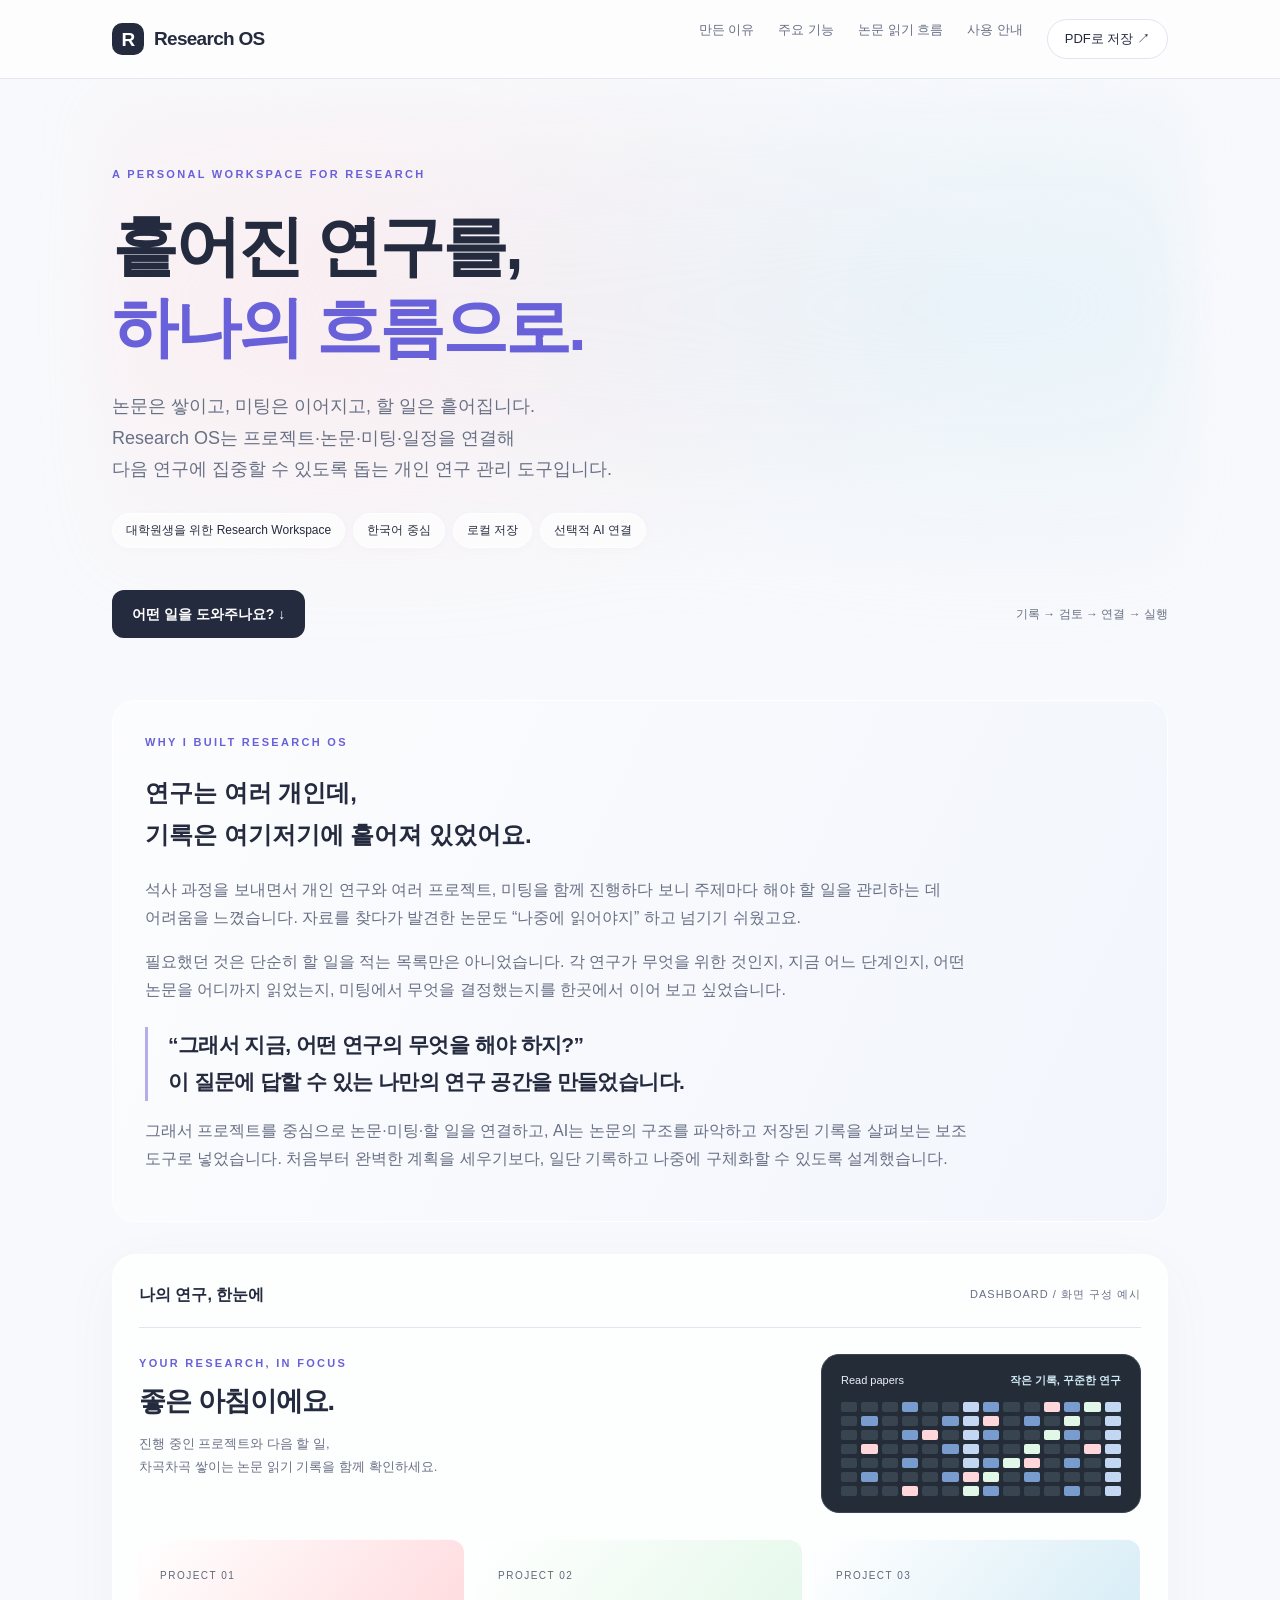
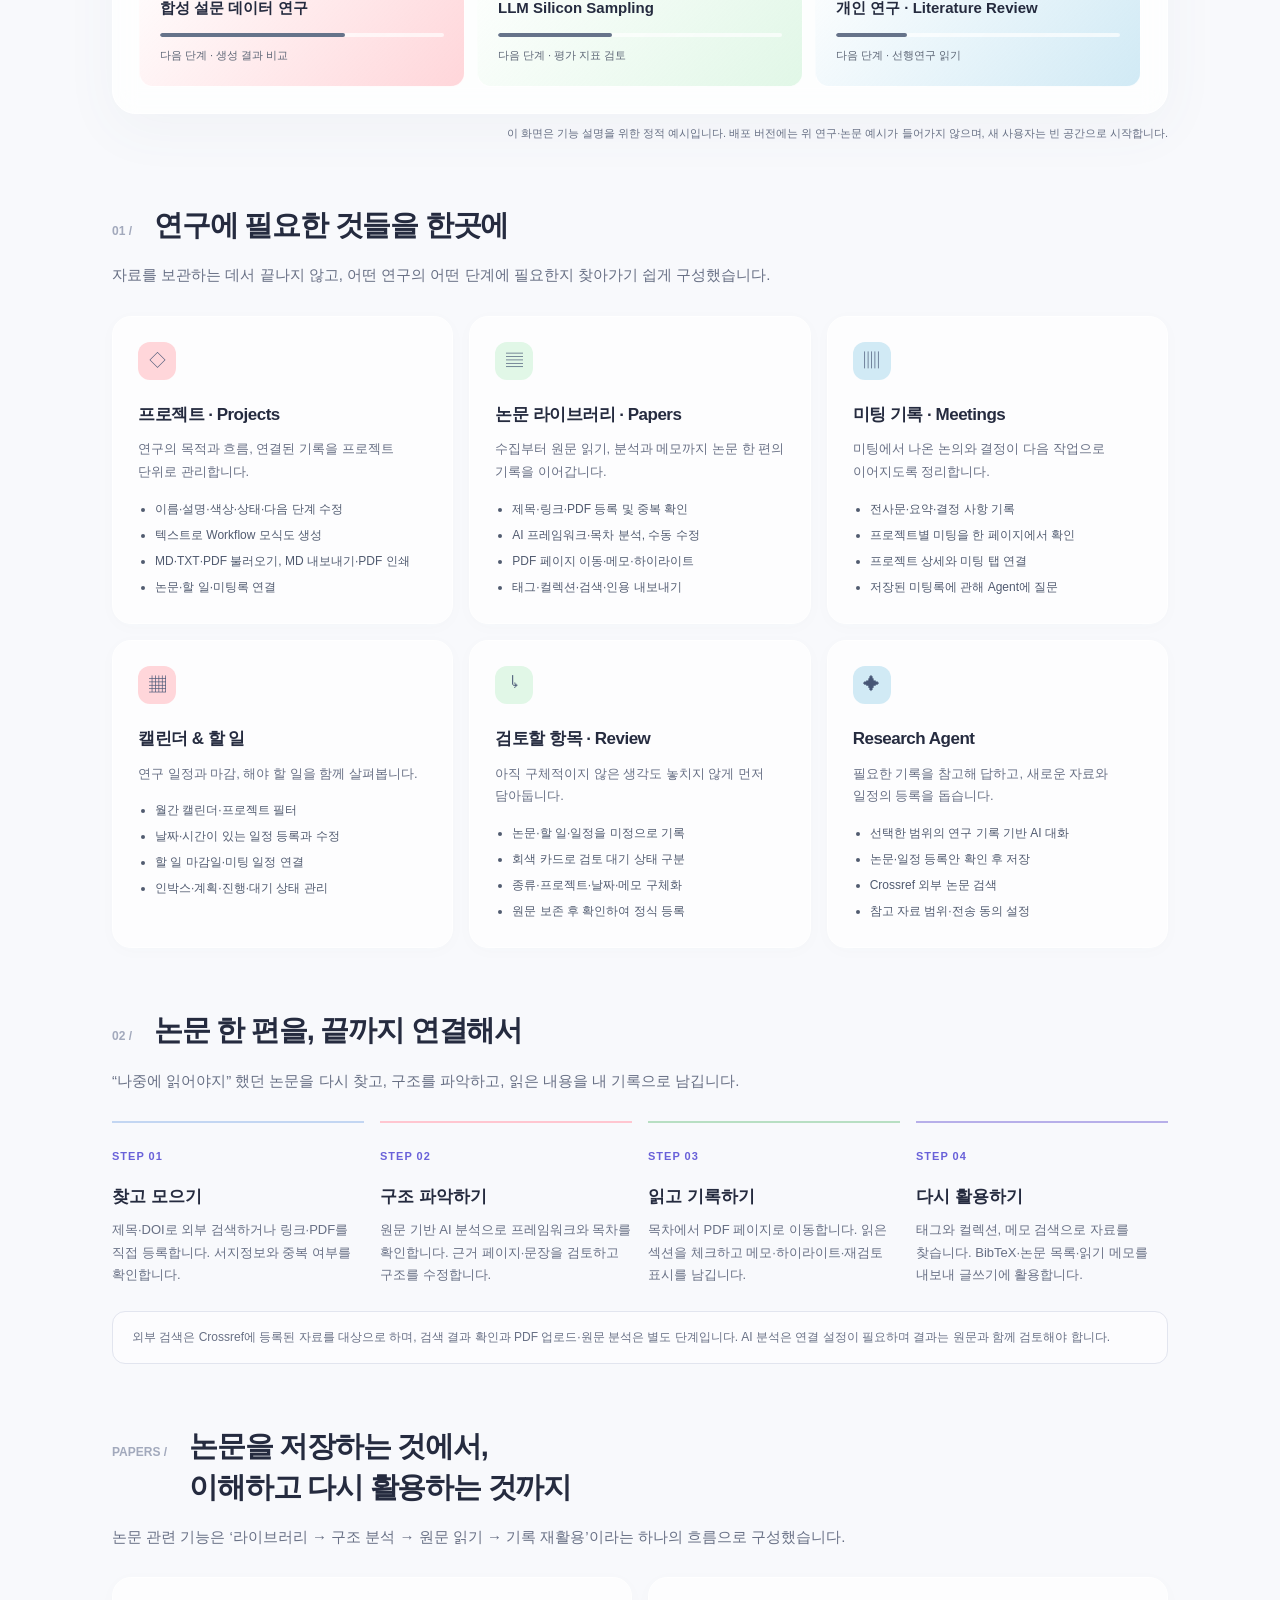
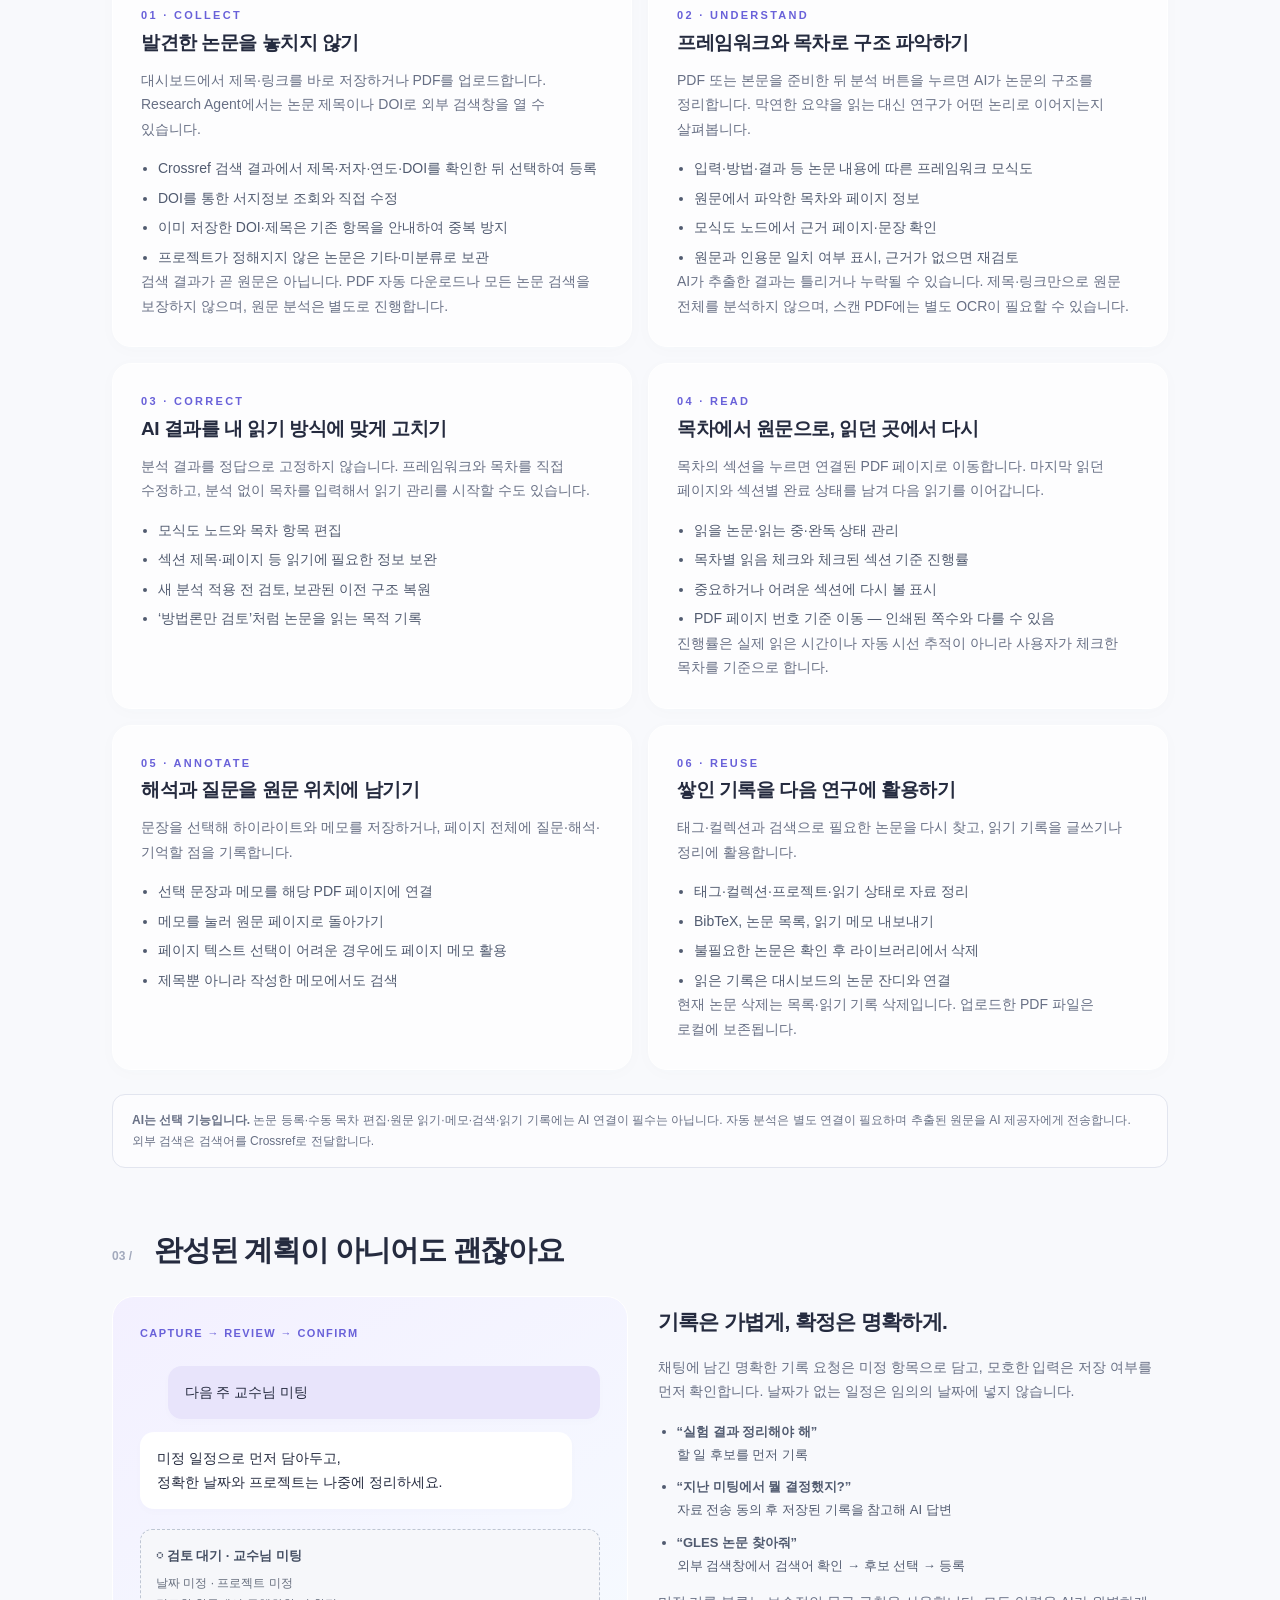
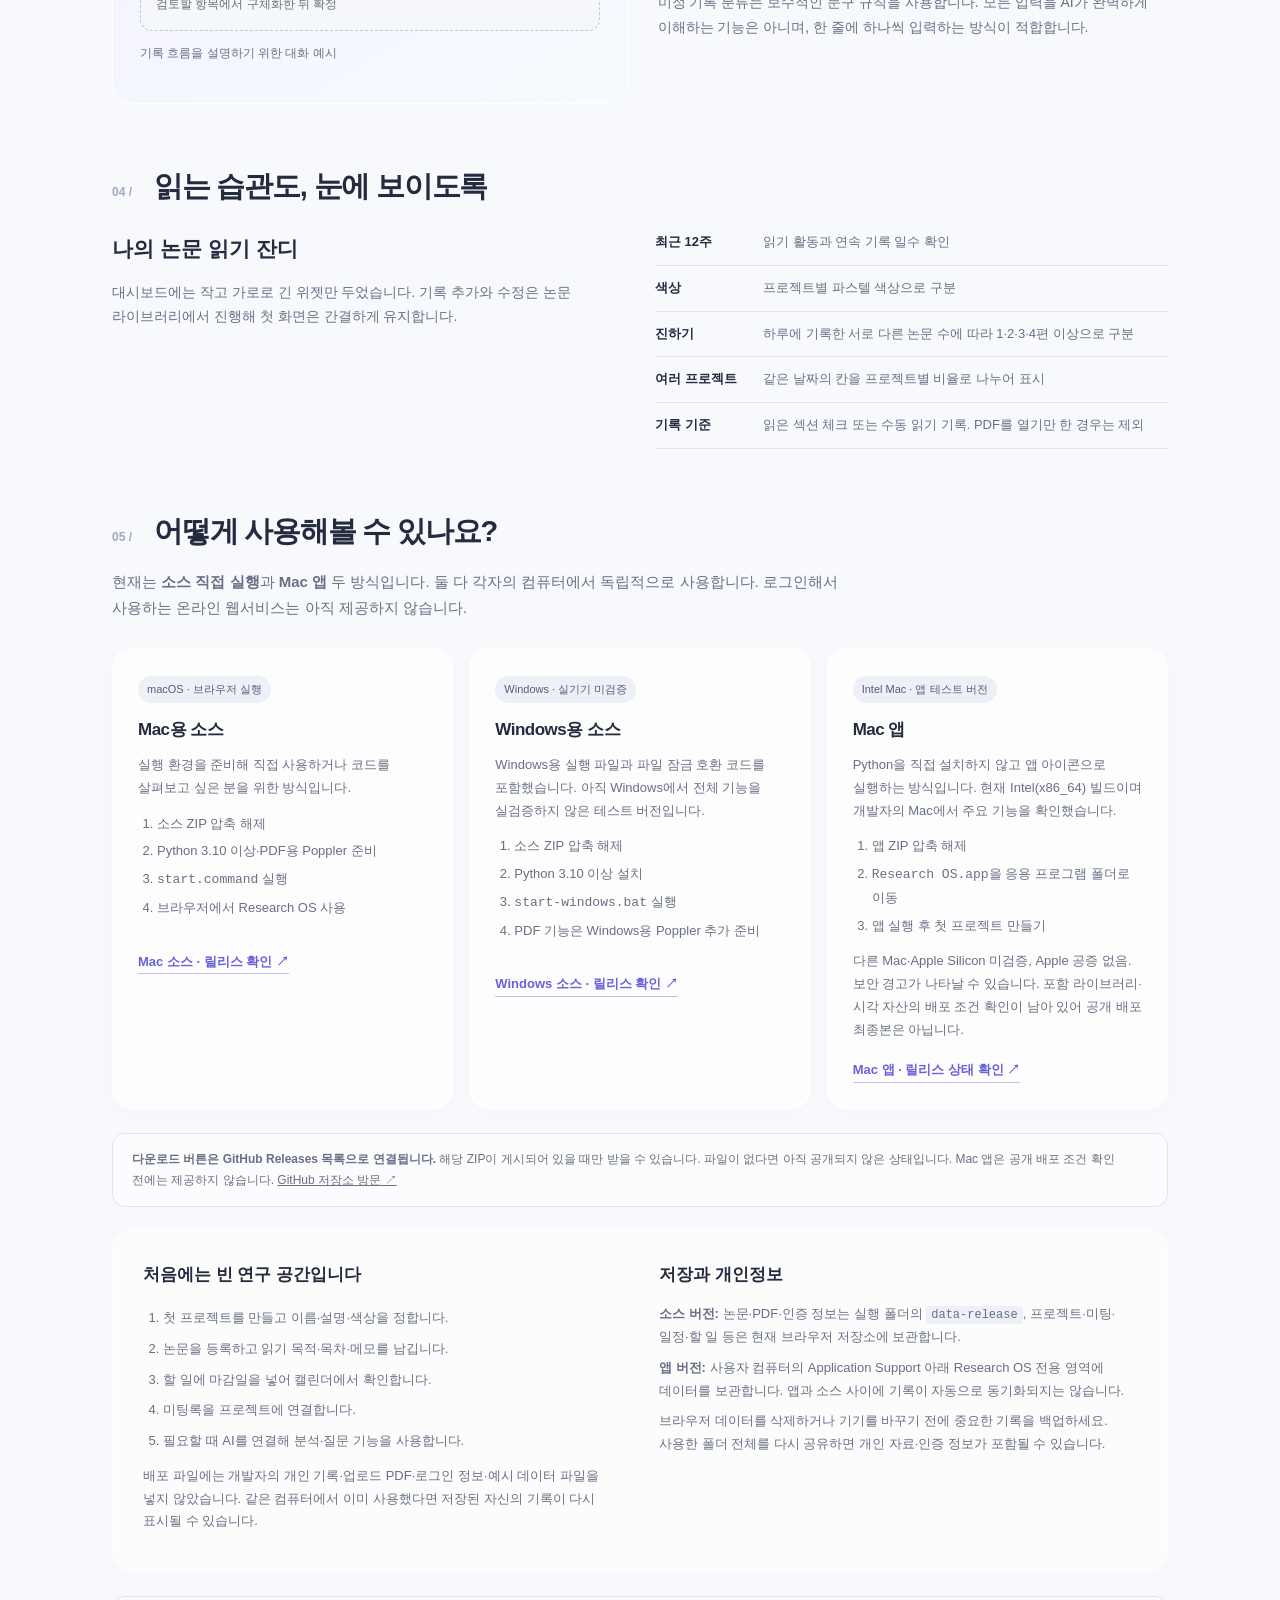
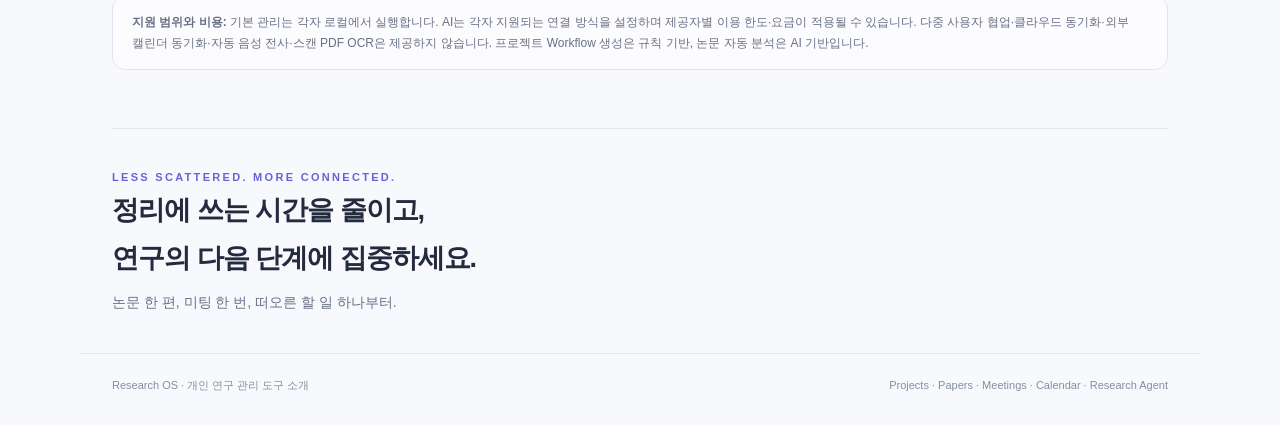
==== docs/intro.html @ 511a6f8f "Update clean-start cross-platform source and Korean introduction" ====
<!doctype html>
<html lang="ko">
<head>
<meta charset="utf-8">
<meta name="viewport" content="width=device-width, initial-scale=1">
<meta name="description" content="대학원생을 위한 개인 연구 관리 도구 Research OS. 프로젝트, 논문, 미팅, 일정과 AI를 하나의 연구 흐름으로 연결합니다.">
<title>Research OS — 만든 이유, 논문 관리, 사용 안내</title>
<style>
:root{--ink:#252b3f;--muted:#687085;--violet:#6961d9;--line:#e2e5ef;--pink:#FFD6DA;--mint:#E1F7E7;--sky:#D1EAF5;--blue:#C3D6F2}
*{box-sizing:border-box}html{scroll-behavior:smooth}body{margin:0;background:#f8f9fc;color:var(--ink);font-family:Inter,Pretendard,-apple-system,BlinkMacSystemFont,"Apple SD Gothic Neo","Noto Sans KR",sans-serif;line-height:1.75;word-break:keep-all}a{color:inherit;text-decoration:none}button{font:inherit}a:focus-visible,button:focus-visible{outline:3px solid var(--violet);outline-offset:5px}main,.nav,footer{max-width:1120px;margin:auto;padding-left:32px;padding-right:32px}.top{border-bottom:1px solid #e6e8f0;background:#ffffffb8}.nav{min-height:78px;display:flex;align-items:center;justify-content:space-between;gap:20px}.brand{font-size:19px;font-weight:850;letter-spacing:-.7px;display:flex;align-items:center;gap:10px}.logo{display:grid;place-items:center;width:32px;height:32px;color:white;background:var(--ink);border-radius:10px;font-size:19px}.nav-links{display:flex;gap:24px;font-size:13px;color:var(--muted)}.print{border:1px solid var(--line);border-radius:99px;background:white;padding:8px 17px;color:var(--ink);cursor:pointer}.hero{position:relative;padding:86px 0 62px}.hero:before{content:"";position:absolute;inset:15px -15px 0;z-index:-1;background:radial-gradient(ellipse at 85% 35%,#d1eaf568,transparent 55%),radial-gradient(ellipse at 25% 35%,#ffd6da55,transparent 55%);filter:blur(28px)}.eyebrow{font-size:11px;font-weight:800;letter-spacing:2.3px;color:var(--violet);text-transform:uppercase}.hero h1{font-size:clamp(38px,5.7vw,66px);line-height:1.22;letter-spacing:-3px;margin:22px 0 24px}.hero h1 span{color:var(--violet)}.lead{font-size:18px;color:var(--muted);max-width:660px;margin:0}.pills{display:flex;flex-wrap:wrap;gap:8px;margin-top:27px}.pill{font-size:12px;background:#ffffffb5;border:1px solid white;box-shadow:0 2px 12px #27345205;padding:6px 13px;border-radius:30px}.hero-bottom{display:flex;justify-content:space-between;align-items:center;margin-top:42px;gap:18px}.cta{display:inline-block;background:var(--ink);color:white;border-radius:12px;padding:12px 20px;font-size:14px;font-weight:650}.small{font-size:12px;color:var(--muted)}
.preview{border:1px solid white;border-radius:24px;background:#ffffffb8;box-shadow:0 16px 55px #4b60840c,inset 0 1px 0 white;padding:26px;backdrop-filter:blur(12px)}.preview-top{display:flex;align-items:center;justify-content:space-between;gap:18px;border-bottom:1px solid var(--line);padding-bottom:18px}.preview-label{font-size:11px;color:var(--muted);letter-spacing:1px}.preview-content{display:grid;grid-template-columns:1fr 320px;gap:30px;padding:26px 0}.greeting h2{font-size:27px;margin:5px 0 8px;letter-spacing:-1px}.greeting p{font-size:13px;color:var(--muted);margin:0}.garden{background:#242c37;border:1px solid #3a4352;color:#edf0f8;border-radius:18px;padding:16px 19px;align-self:start}.garden-head{display:flex;justify-content:space-between;font-size:11px;margin-bottom:12px}.garden-head strong{color:#d1eaf5}.garden-grid{display:grid;grid-template-columns:repeat(14,1fr);gap:4px}.garden-grid i{height:10px;border-radius:2px;background:#394451}.garden-grid i:nth-child(4n){background:#789CCE}.garden-grid i:nth-child(7n){background:#C3D6F2}.garden-grid i:nth-child(11n){background:#FFD6DA}.garden-grid i:nth-child(13n){background:#E1F7E7}.sample-projects{display:grid;grid-template-columns:repeat(3,1fr);gap:12px}.sample-card{padding:20px;border-radius:14px;border:1px solid #ffffffd9;background:linear-gradient(130deg,#fff9,var(--pink))}.sample-card:nth-child(2){background:linear-gradient(130deg,#fff9,var(--mint))}.sample-card:nth-child(3){background:linear-gradient(130deg,#fff9,var(--sky))}.sample-card small{font-size:10px;letter-spacing:1.5px;color:#606878}.sample-card h3{font-size:15px;margin:7px 0 12px}.sample-card p{font-size:11px;margin:9px 0 0;color:#5c6575}.bar{height:4px;border-radius:9px;background:#ffffffac;overflow:hidden}.bar span{display:block;height:100%;background:#66738a;border-radius:9px}.caption{font-size:11px;color:var(--muted);text-align:right;margin:10px 0 0}
section{padding:62px 0 0;scroll-margin-top:25px}.section-heading{display:flex;gap:22px;align-items:baseline;margin-bottom:25px}.index{color:#a2a9bc;font-size:12px;font-weight:650;font-variant-numeric:tabular-nums}.section-heading h2{font-size:29px;line-height:1.4;letter-spacing:-1.2px;margin:0}.intro{color:var(--muted);font-size:15px;max-width:740px;margin:-8px 0 27px}.feature-grid{display:grid;grid-template-columns:repeat(3,1fr);gap:16px}.feature{padding:25px;background:#ffffffc7;border:1px solid #fff;border-radius:19px;box-shadow:0 3px 18px #43506d05}.icon{width:38px;height:38px;border-radius:12px;display:grid;place-items:center;background:var(--sky);font-size:17px;color:#475675;margin-bottom:20px}.feature:nth-child(3n+1) .icon{background:var(--pink)}.feature:nth-child(3n+2) .icon{background:var(--mint)}.feature h3{font-size:17px;margin:0 0 9px;letter-spacing:-.5px}.feature p{font-size:13px;color:var(--muted);margin:0}.feature ul{padding-left:17px;font-size:12px;color:#515b70;margin:15px 0 0}.feature li+li{margin-top:5px}.steps{display:grid;grid-template-columns:repeat(4,1fr);gap:16px}.step{border-top:2px solid var(--blue);padding-top:18px}.step:nth-child(2){border-color:#FFC6D0}.step:nth-child(3){border-color:#b8dfc3}.step:nth-child(4){border-color:#b7afe9}.step-number{font-size:11px;font-weight:750;color:var(--violet);letter-spacing:1px}.step h3{font-size:17px;margin:13px 0 7px}.step p{font-size:13px;color:var(--muted);margin:0}.note{border:1px solid var(--line);border-radius:13px;padding:15px 19px;font-size:12px;color:var(--muted);margin-top:24px;background:#ffffff73}.agent-layout{display:grid;grid-template-columns:1fr 1fr;gap:25px}.chat{background:linear-gradient(150deg,#f3f0ff,#f6fbff);border:1px solid white;border-radius:22px;padding:27px}.chat-label{font-size:11px;font-weight:800;letter-spacing:1.4px;color:var(--violet);margin-bottom:23px}.bubble{font-size:14px;border-radius:14px;padding:14px 17px;background:white;max-width:94%;margin-bottom:13px;box-shadow:0 3px 10px #44436904}.bubble.user{margin-left:auto;background:#e8e4fb}.pending{font-size:12px;color:#676f7e;border:1px dashed #bec6d4;background:#f6f7fa;border-radius:12px;padding:15px;margin-top:20px}.pending strong{display:block;font-size:13px;color:#465064;margin-bottom:5px}.agent-copy{padding:8px 5px}.agent-copy h3{font-size:21px;margin:0 0 14px;letter-spacing:-.7px}.agent-copy p{font-size:14px;color:var(--muted);margin:0 0 17px}.agent-copy ul{font-size:13px;padding-left:19px;color:#515b70}.agent-copy li{margin:10px 0}.garden-section{display:grid;grid-template-columns:1fr 1fr;gap:30px;align-items:start}.garden-section h3{font-size:21px;margin:0 0 12px}.garden-section p{font-size:14px;color:var(--muted);margin:0}.facts{margin:0;padding:0;list-style:none}.facts li{border-bottom:1px solid var(--line);padding:11px 0;display:flex;gap:20px;font-size:13px}.facts li:first-child{padding-top:0}.facts strong{flex:0 0 88px}.facts span{color:var(--muted)}.usage{background:#fff9;border:1px solid white;border-radius:22px;padding:30px;display:grid;grid-template-columns:1fr 1fr;gap:38px}.usage h3{font-size:17px;margin:0 0 13px}.usage p,.usage li{font-size:13px;color:var(--muted)}.usage ol{margin:0;padding-left:20px}.usage li{padding:4px 0}.usage code{font-size:12px;background:#edf0f6;padding:2px 5px;border-radius:4px;overflow-wrap:anywhere}.usage p{margin:8px 0}.closing{margin-top:58px;padding:39px 0;border-top:1px solid var(--line)}.closing h2{font-size:27px;letter-spacing:-1px;margin:0 0 8px}.closing p{color:var(--muted);font-size:14px;margin:0}footer{display:flex;justify-content:space-between;gap:15px;padding-top:22px;padding-bottom:30px;color:#858da0;font-size:11px;border-top:1px solid var(--line)}
@media(max-width:850px){.feature-grid{grid-template-columns:repeat(2,1fr)}.preview-content{grid-template-columns:1fr 280px}.steps{grid-template-columns:repeat(2,1fr)}.nav-links a{display:none}.hero h1{letter-spacing:-2px}}
@media(max-width:600px){main,.nav,footer{padding-left:20px;padding-right:20px}.nav{min-height:68px}.hero{padding:52px 0 35px}.lead{font-size:16px}.hero-bottom{align-items:flex-start;flex-direction:column;margin-top:28px}.preview{padding:20px}.preview-content,.sample-projects,.feature-grid,.agent-layout,.garden-section,.usage{grid-template-columns:1fr}.garden{max-width:340px;width:100%}.sample-card{padding:15px}.sample-card h3{margin:4px 0 10px}.preview-top{align-items:flex-start;flex-direction:column;gap:4px}.section-heading h2{font-size:25px}.section-heading{gap:12px}.feature{padding:23px}.icon{margin-bottom:14px}.usage{padding:23px;gap:25px}section{padding-top:43px}.steps{gap:24px 18px}footer{flex-direction:column;gap:5px}.closing h2{font-size:24px}}
@media(prefers-reduced-motion:reduce){html{scroll-behavior:auto}}
@media print{body{background:white;font-size:10pt}main,.nav,footer{max-width:none;padding-left:0;padding-right:0}.nav{min-height:45px}.nav-links,.hero-bottom,.print{display:none}.hero{padding:30px 0}.hero h1{font-size:36pt}.hero:before{display:none}.lead{font-size:12pt}.preview,.feature,.chat,.usage{box-shadow:none;backdrop-filter:none;border:1px solid #dfe2e9}.feature,.step,.chat,.usage,.garden-section{break-inside:avoid}section{padding-top:30px}.section-heading h2{font-size:21pt}.feature-grid{grid-template-columns:repeat(3,1fr)}.preview-content{grid-template-columns:1fr 280px}.sample-projects{grid-template-columns:repeat(3,1fr)}.agent-layout,.usage,.garden-section{grid-template-columns:1fr 1fr}.steps{grid-template-columns:repeat(4,1fr)}.feature{padding:18px}.closing{margin-top:30px}*{-webkit-print-color-adjust:exact;print-color-adjust:exact}@page{size:A4;margin:15mm}}

.story{padding:32px;border:1px solid white;background:linear-gradient(115deg,#fff9,#eef3fc99);border-radius:22px;margin:0 0 32px}
.story p{font-size:16px;color:var(--muted);max-width:850px}.story blockquote{margin:23px 0 0;padding:0 0 0 20px;border-left:3px solid #b4aceb;font-size:21px;font-weight:700;letter-spacing:-.6px}
.paper-grid{grid-template-columns:repeat(2,1fr)}.paper-grid .feature{padding:28px}.paper-grid .feature h3{font-size:19px}.paper-grid .feature p,.paper-grid .feature li{font-size:14px}
.feature .download{display:inline-block;margin-top:18px;color:var(--violet);font-weight:750;border-bottom:1px solid #c5c0ed;font-size:13px}
.status-label{display:inline-block;font-size:11px;padding:4px 9px;border-radius:20px;background:#edf0f7;color:#525f76;margin-bottom:12px}
.usage{margin-top:22px}.feature ol{font-size:13px;color:var(--muted);padding-left:19px}
@media(max-width:600px){.paper-grid{grid-template-columns:1fr}.story{padding:23px}.story blockquote{font-size:18px}}
@media print{.paper-grid{grid-template-columns:repeat(2,1fr)}.story{break-inside:avoid}.download{overflow-wrap:anywhere}}
</style>
</head>
<body>
<header class="top"><nav class="nav" aria-label="문서 탐색"><a class="brand" href="#top"><span class="logo" aria-hidden="true">R</span>Research OS</a><div class="nav-links"><a href="#why">만든 이유</a><a href="#features">주요 기능</a><a href="#flow">논문 읽기 흐름</a><a href="#start">사용 안내</a><button class="print" type="button" onclick="window.print()">PDF로 저장 ↗</button></div></nav></header>
<main id="top">
<div class="hero"><div class="eyebrow">A personal workspace for research</div><h1>흩어진 연구를,<br><span>하나의 흐름으로.</span></h1><p class="lead">논문은 쌓이고, 미팅은 이어지고, 할 일은 흩어집니다.<br>Research OS는 프로젝트·논문·미팅·일정을 연결해<br>다음 연구에 집중할 수 있도록 돕는 개인 연구 관리 도구입니다.</p><div class="pills"><span class="pill">대학원생을 위한 Research Workspace</span><span class="pill">한국어 중심</span><span class="pill">로컬 저장</span><span class="pill">선택적 AI 연결</span></div><div class="hero-bottom"><a class="cta" href="#features">어떤 일을 도와주나요? ↓</a><span class="small">기록 → 검토 → 연결 → 실행</span></div></div>
<section id="why" class="story">
<div class="eyebrow">Why I built Research OS</div><h2>연구는 여러 개인데,<br>기록은 여기저기에 흩어져 있었어요.</h2>
<p>석사 과정을 보내면서 개인 연구와 여러 프로젝트, 미팅을 함께 진행하다 보니 주제마다 해야 할 일을 관리하는 데 어려움을 느꼈습니다. 자료를 찾다가 발견한 논문도 “나중에 읽어야지” 하고 넘기기 쉬웠고요.</p>
<p>필요했던 것은 단순히 할 일을 적는 목록만은 아니었습니다. 각 연구가 무엇을 위한 것인지, 지금 어느 단계인지, 어떤 논문을 어디까지 읽었는지, 미팅에서 무엇을 결정했는지를 한곳에서 이어 보고 싶었습니다.</p>
<blockquote>“그래서 지금, 어떤 연구의 무엇을 해야 하지?”<br>이 질문에 답할 수 있는 나만의 연구 공간을 만들었습니다.</blockquote>
<p>그래서 프로젝트를 중심으로 논문·미팅·할 일을 연결하고, AI는 논문의 구조를 파악하고 저장된 기록을 살펴보는 보조 도구로 넣었습니다. 처음부터 완벽한 계획을 세우기보다, 일단 기록하고 나중에 구체화할 수 있도록 설계했습니다.</p>
</section>
<div class="preview" aria-label="대시보드 구성 예시"><div class="preview-top"><strong>나의 연구, 한눈에</strong><span class="preview-label">DASHBOARD / 화면 구성 예시</span></div><div class="preview-content"><div class="greeting"><div class="eyebrow">Your research, in focus</div><h2>좋은 아침이에요.</h2><p>진행 중인 프로젝트와 다음 할 일,<br>차곡차곡 쌓이는 논문 읽기 기록을 함께 확인하세요.</p></div><div class="garden" aria-label="논문 읽기 잔디 디자인 예시. 실제 활동 기록이 아닙니다."><div class="garden-head"><span>Read papers</span><strong>작은 기록, 꾸준한 연구</strong></div><div class="garden-grid" aria-hidden="true">
<i></i><i></i><i></i><i></i><i></i><i></i><i></i><i></i><i></i><i></i><i></i><i></i><i></i><i></i>
<i></i><i></i><i></i><i></i><i></i><i></i><i></i><i></i><i></i><i></i><i></i><i></i><i></i><i></i>
<i></i><i></i><i></i><i></i><i></i><i></i><i></i><i></i><i></i><i></i><i></i><i></i><i></i><i></i>
<i></i><i></i><i></i><i></i><i></i><i></i><i></i><i></i><i></i><i></i><i></i><i></i><i></i><i></i>
<i></i><i></i><i></i><i></i><i></i><i></i><i></i><i></i><i></i><i></i><i></i><i></i><i></i><i></i>
<i></i><i></i><i></i><i></i><i></i><i></i><i></i><i></i><i></i><i></i><i></i><i></i><i></i><i></i>
<i></i><i></i><i></i><i></i><i></i><i></i><i></i><i></i><i></i><i></i><i></i><i></i><i></i><i></i>
</div></div></div><div class="sample-projects"><div class="sample-card"><small>PROJECT 01</small><h3>합성 설문 데이터 연구</h3><div class="bar"><span style="width:65%"></span></div><p>다음 단계 · 생성 결과 비교</p></div><div class="sample-card"><small>PROJECT 02</small><h3>LLM Silicon Sampling</h3><div class="bar"><span style="width:40%"></span></div><p>다음 단계 · 평가 지표 검토</p></div><div class="sample-card"><small>PROJECT 03</small><h3>개인 연구 · Literature Review</h3><div class="bar"><span style="width:25%"></span></div><p>다음 단계 · 선행연구 읽기</p></div></div></div><p class="caption">이 화면은 기능 설명을 위한 정적 예시입니다. 배포 버전에는 위 연구·논문 예시가 들어가지 않으며, 새 사용자는 빈 공간으로 시작합니다.</p>
<section id="features"><div class="section-heading"><span class="index">01 /</span><h2>연구에 필요한 것들을 한곳에</h2></div><p class="intro">자료를 보관하는 데서 끝나지 않고, 어떤 연구의 어떤 단계에 필요한지 찾아가기 쉽게 구성했습니다.</p><div class="feature-grid">
<article class="feature"><div class="icon" aria-hidden="true">◇</div><h3>프로젝트 · Projects</h3><p>연구의 목적과 흐름, 연결된 기록을 프로젝트 단위로 관리합니다.</p><ul><li>이름·설명·색상·상태·다음 단계 수정</li><li>텍스트로 Workflow 모식도 생성</li><li>MD·TXT·PDF 불러오기, MD 내보내기·PDF 인쇄</li><li>논문·할 일·미팅록 연결</li></ul></article>
<article class="feature"><div class="icon" aria-hidden="true">▤</div><h3>논문 라이브러리 · Papers</h3><p>수집부터 원문 읽기, 분석과 메모까지 논문 한 편의 기록을 이어갑니다.</p><ul><li>제목·링크·PDF 등록 및 중복 확인</li><li>AI 프레임워크·목차 분석, 수동 수정</li><li>PDF 페이지 이동·메모·하이라이트</li><li>태그·컬렉션·검색·인용 내보내기</li></ul></article>
<article class="feature"><div class="icon" aria-hidden="true">▥</div><h3>미팅 기록 · Meetings</h3><p>미팅에서 나온 논의와 결정이 다음 작업으로 이어지도록 정리합니다.</p><ul><li>전사문·요약·결정 사항 기록</li><li>프로젝트별 미팅을 한 페이지에서 확인</li><li>프로젝트 상세와 미팅 탭 연결</li><li>저장된 미팅록에 관해 Agent에 질문</li></ul></article>
<article class="feature"><div class="icon" aria-hidden="true">▦</div><h3>캘린더 & 할 일</h3><p>연구 일정과 마감, 해야 할 일을 함께 살펴봅니다.</p><ul><li>월간 캘린더·프로젝트 필터</li><li>날짜·시간이 있는 일정 등록과 수정</li><li>할 일 마감일·미팅 일정 연결</li><li>인박스·계획·진행·대기 상태 관리</li></ul></article>
<article class="feature"><div class="icon" aria-hidden="true">↳</div><h3>검토할 항목 · Review</h3><p>아직 구체적이지 않은 생각도 놓치지 않게 먼저 담아둡니다.</p><ul><li>논문·할 일·일정을 미정으로 기록</li><li>회색 카드로 검토 대기 상태 구분</li><li>종류·프로젝트·날짜·메모 구체화</li><li>원문 보존 후 확인하여 정식 등록</li></ul></article>
<article class="feature"><div class="icon" aria-hidden="true">✦</div><h3>Research Agent</h3><p>필요한 기록을 참고해 답하고, 새로운 자료와 일정의 등록을 돕습니다.</p><ul><li>선택한 범위의 연구 기록 기반 AI 대화</li><li>논문·일정 등록안 확인 후 저장</li><li>Crossref 외부 논문 검색</li><li>참고 자료 범위·전송 동의 설정</li></ul></article>
</div></section>
<section id="flow"><div class="section-heading"><span class="index">02 /</span><h2>논문 한 편을, 끝까지 연결해서</h2></div><p class="intro">“나중에 읽어야지” 했던 논문을 다시 찾고, 구조를 파악하고, 읽은 내용을 내 기록으로 남깁니다.</p><div class="steps"><article class="step"><span class="step-number">STEP 01</span><h3>찾고 모으기</h3><p>제목·DOI로 외부 검색하거나 링크·PDF를 직접 등록합니다. 서지정보와 중복 여부를 확인합니다.</p></article><article class="step"><span class="step-number">STEP 02</span><h3>구조 파악하기</h3><p>원문 기반 AI 분석으로 프레임워크와 목차를 확인합니다. 근거 페이지·문장을 검토하고 구조를 수정합니다.</p></article><article class="step"><span class="step-number">STEP 03</span><h3>읽고 기록하기</h3><p>목차에서 PDF 페이지로 이동합니다. 읽은 섹션을 체크하고 메모·하이라이트·재검토 표시를 남깁니다.</p></article><article class="step"><span class="step-number">STEP 04</span><h3>다시 활용하기</h3><p>태그와 컬렉션, 메모 검색으로 자료를 찾습니다. BibTeX·논문 목록·읽기 메모를 내보내 글쓰기에 활용합니다.</p></article></div><div class="note">외부 검색은 Crossref에 등록된 자료를 대상으로 하며, 검색 결과 확인과 PDF 업로드·원문 분석은 별도 단계입니다. AI 분석은 연결 설정이 필요하며 결과는 원문과 함께 검토해야 합니다.</div></section>
<section id="paper-details">
<div class="section-heading"><span class="index">PAPERS /</span><h2>논문을 저장하는 것에서,<br>이해하고 다시 활용하는 것까지</h2></div>
<p class="intro">논문 관련 기능은 ‘라이브러리 → 구조 분석 → 원문 읽기 → 기록 재활용’이라는 하나의 흐름으로 구성했습니다.</p>
<div class="feature-grid paper-grid">
<article class="feature"><div class="eyebrow">01 · Collect</div><h3>발견한 논문을 놓치지 않기</h3><p>대시보드에서 제목·링크를 바로 저장하거나 PDF를 업로드합니다. Research Agent에서는 논문 제목이나 DOI로 외부 검색창을 열 수 있습니다.</p><ul><li>Crossref 검색 결과에서 제목·저자·연도·DOI를 확인한 뒤 선택하여 등록</li><li>DOI를 통한 서지정보 조회와 직접 수정</li><li>이미 저장한 DOI·제목은 기존 항목을 안내하여 중복 방지</li><li>프로젝트가 정해지지 않은 논문은 기타·미분류로 보관</li></ul><p class="small">검색 결과가 곧 원문은 아닙니다. PDF 자동 다운로드나 모든 논문 검색을 보장하지 않으며, 원문 분석은 별도로 진행합니다.</p></article>
<article class="feature"><div class="eyebrow">02 · Understand</div><h3>프레임워크와 목차로 구조 파악하기</h3><p>PDF 또는 본문을 준비한 뒤 분석 버튼을 누르면 AI가 논문의 구조를 정리합니다. 막연한 요약을 읽는 대신 연구가 어떤 논리로 이어지는지 살펴봅니다.</p><ul><li>입력·방법·결과 등 논문 내용에 따른 프레임워크 모식도</li><li>원문에서 파악한 목차와 페이지 정보</li><li>모식도 노드에서 근거 페이지·문장 확인</li><li>원문과 인용문 일치 여부 표시, 근거가 없으면 재검토</li></ul><p class="small">AI가 추출한 결과는 틀리거나 누락될 수 있습니다. 제목·링크만으로 원문 전체를 분석하지 않으며, 스캔 PDF에는 별도 OCR이 필요할 수 있습니다.</p></article>
<article class="feature"><div class="eyebrow">03 · Correct</div><h3>AI 결과를 내 읽기 방식에 맞게 고치기</h3><p>분석 결과를 정답으로 고정하지 않습니다. 프레임워크와 목차를 직접 수정하고, 분석 없이 목차를 입력해서 읽기 관리를 시작할 수도 있습니다.</p><ul><li>모식도 노드와 목차 항목 편집</li><li>섹션 제목·페이지 등 읽기에 필요한 정보 보완</li><li>새 분석 적용 전 검토, 보관된 이전 구조 복원</li><li>‘방법론만 검토’처럼 논문을 읽는 목적 기록</li></ul></article>
<article class="feature"><div class="eyebrow">04 · Read</div><h3>목차에서 원문으로, 읽던 곳에서 다시</h3><p>목차의 섹션을 누르면 연결된 PDF 페이지로 이동합니다. 마지막 읽던 페이지와 섹션별 완료 상태를 남겨 다음 읽기를 이어갑니다.</p><ul><li>읽을 논문·읽는 중·완독 상태 관리</li><li>목차별 읽음 체크와 체크된 섹션 기준 진행률</li><li>중요하거나 어려운 섹션에 다시 볼 표시</li><li>PDF 페이지 번호 기준 이동 — 인쇄된 쪽수와 다를 수 있음</li></ul><p class="small">진행률은 실제 읽은 시간이나 자동 시선 추적이 아니라 사용자가 체크한 목차를 기준으로 합니다.</p></article>
<article class="feature"><div class="eyebrow">05 · Annotate</div><h3>해석과 질문을 원문 위치에 남기기</h3><p>문장을 선택해 하이라이트와 메모를 저장하거나, 페이지 전체에 질문·해석·기억할 점을 기록합니다.</p><ul><li>선택 문장과 메모를 해당 PDF 페이지에 연결</li><li>메모를 눌러 원문 페이지로 돌아가기</li><li>페이지 텍스트 선택이 어려운 경우에도 페이지 메모 활용</li><li>제목뿐 아니라 작성한 메모에서도 검색</li></ul></article>
<article class="feature"><div class="eyebrow">06 · Reuse</div><h3>쌓인 기록을 다음 연구에 활용하기</h3><p>태그·컬렉션과 검색으로 필요한 논문을 다시 찾고, 읽기 기록을 글쓰기나 정리에 활용합니다.</p><ul><li>태그·컬렉션·프로젝트·읽기 상태로 자료 정리</li><li>BibTeX, 논문 목록, 읽기 메모 내보내기</li><li>불필요한 논문은 확인 후 라이브러리에서 삭제</li><li>읽은 기록은 대시보드의 논문 잔디와 연결</li></ul><p class="small">현재 논문 삭제는 목록·읽기 기록 삭제입니다. 업로드한 PDF 파일은 로컬에 보존됩니다.</p></article>
</div>
<div class="note"><strong>AI는 선택 기능입니다.</strong> 논문 등록·수동 목차 편집·원문 읽기·메모·검색·읽기 기록에는 AI 연결이 필수는 아닙니다. 자동 분석은 별도 연결이 필요하며 추출된 원문을 AI 제공자에게 전송합니다. 외부 검색은 검색어를 Crossref로 전달합니다.</div>
</section>
<section id="agent"><div class="section-heading"><span class="index">03 /</span><h2>완성된 계획이 아니어도 괜찮아요</h2></div><div class="agent-layout"><div class="chat"><div class="chat-label">CAPTURE → REVIEW → CONFIRM</div><div class="bubble user">다음 주 교수님 미팅</div><div class="bubble">미정 일정으로 먼저 담아두고,<br>정확한 날짜와 프로젝트는 나중에 정리하세요.</div><div class="pending"><strong>◌ 검토 대기 · 교수님 미팅</strong>날짜 미정 · 프로젝트 미정<br>검토할 항목에서 구체화한 뒤 확정</div><p class="small">기록 흐름을 설명하기 위한 대화 예시</p></div><div class="agent-copy"><h3>기록은 가볍게, 확정은 명확하게.</h3><p>채팅에 남긴 명확한 기록 요청은 미정 항목으로 담고, 모호한 입력은 저장 여부를 먼저 확인합니다. 날짜가 없는 일정은 임의의 날짜에 넣지 않습니다.</p><ul><li><strong>“실험 결과 정리해야 해”</strong><br>할 일 후보를 먼저 기록</li><li><strong>“지난 미팅에서 뭘 결정했지?”</strong><br>자료 전송 동의 후 저장된 기록을 참고해 AI 답변</li><li><strong>“GLES 논문 찾아줘”</strong><br>외부 검색창에서 검색어 확인 → 후보 선택 → 등록</li></ul><p class="small">미정 기록 분류는 보수적인 문구 규칙을 사용합니다. 모든 입력을 AI가 완벽하게 이해하는 기능은 아니며, 한 줄에 하나씩 입력하는 방식이 적합합니다.</p></div></div></section>
<section><div class="section-heading"><span class="index">04 /</span><h2>읽는 습관도, 눈에 보이도록</h2></div><div class="garden-section"><div><h3>나의 논문 읽기 잔디</h3><p>대시보드에는 작고 가로로 긴 위젯만 두었습니다. 기록 추가와 수정은 논문 라이브러리에서 진행해 첫 화면은 간결하게 유지합니다.</p></div><ul class="facts"><li><strong>최근 12주</strong><span>읽기 활동과 연속 기록 일수 확인</span></li><li><strong>색상</strong><span>프로젝트별 파스텔 색상으로 구분</span></li><li><strong>진하기</strong><span>하루에 기록한 서로 다른 논문 수에 따라 1·2·3·4편 이상으로 구분</span></li><li><strong>여러 프로젝트</strong><span>같은 날짜의 칸을 프로젝트별 비율로 나누어 표시</span></li><li><strong>기록 기준</strong><span>읽은 섹션 체크 또는 수동 읽기 기록. PDF를 열기만 한 경우는 제외</span></li></ul></div></section>
<section id="start"><div class="section-heading"><span class="index">05 /</span><h2>어떻게 사용해볼 수 있나요?</h2></div>
<p class="intro">현재는 <strong>소스 직접 실행</strong>과 <strong>Mac 앱</strong> 두 방식입니다. 둘 다 각자의 컴퓨터에서 독립적으로 사용합니다. 로그인해서 사용하는 온라인 웹서비스는 아직 제공하지 않습니다.</p>
<div class="feature-grid">
<article class="feature"><span class="status-label">macOS · 브라우저 실행</span><h3>Mac용 소스</h3><p>실행 환경을 준비해 직접 사용하거나 코드를 살펴보고 싶은 분을 위한 방식입니다.</p><ol><li>소스 ZIP 압축 해제</li><li>Python 3.10 이상·PDF용 Poppler 준비</li><li><code>start.command</code> 실행</li><li>브라우저에서 Research OS 사용</li></ol><a class="download" href="https://github.com/Esther021004/research-os/releases" target="_blank" rel="noopener noreferrer">Mac 소스 · 릴리스 확인 ↗</a></article>
<article class="feature"><span class="status-label">Windows · 실기기 미검증</span><h3>Windows용 소스</h3><p>Windows용 실행 파일과 파일 잠금 호환 코드를 포함했습니다. 아직 Windows에서 전체 기능을 실검증하지 않은 테스트 버전입니다.</p><ol><li>소스 ZIP 압축 해제</li><li>Python 3.10 이상 설치</li><li><code>start-windows.bat</code> 실행</li><li>PDF 기능은 Windows용 Poppler 추가 준비</li></ol><a class="download" href="https://github.com/Esther021004/research-os/releases" target="_blank" rel="noopener noreferrer">Windows 소스 · 릴리스 확인 ↗</a></article>
<article class="feature"><span class="status-label">Intel Mac · 앱 테스트 버전</span><h3>Mac 앱</h3><p>Python을 직접 설치하지 않고 앱 아이콘으로 실행하는 방식입니다. 현재 Intel(x86_64) 빌드이며 개발자의 Mac에서 주요 기능을 확인했습니다.</p><ol><li>앱 ZIP 압축 해제</li><li><code>Research OS.app</code>을 응용 프로그램 폴더로 이동</li><li>앱 실행 후 첫 프로젝트 만들기</li></ol><p class="small">다른 Mac·Apple Silicon 미검증, Apple 공증 없음. 보안 경고가 나타날 수 있습니다. 포함 라이브러리·시각 자산의 배포 조건 확인이 남아 있어 공개 배포 최종본은 아닙니다.</p><a class="download" href="https://github.com/Esther021004/research-os/releases" target="_blank" rel="noopener noreferrer">Mac 앱 · 릴리스 상태 확인 ↗</a></article>
</div>
<div class="note"><strong>다운로드 버튼은 GitHub Releases 목록으로 연결됩니다.</strong> 해당 ZIP이 게시되어 있을 때만 받을 수 있습니다. 파일이 없다면 아직 공개되지 않은 상태입니다. Mac 앱은 공개 배포 조건 확인 전에는 제공하지 않습니다. <a href="https://github.com/Esther021004/research-os" target="_blank" rel="noopener noreferrer"><u>GitHub 저장소 방문 ↗</u></a></div>
<div class="usage"><div><h3>처음에는 빈 연구 공간입니다</h3><ol><li>첫 프로젝트를 만들고 이름·설명·색상을 정합니다.</li><li>논문을 등록하고 읽기 목적·목차·메모를 남깁니다.</li><li>할 일에 마감일을 넣어 캘린더에서 확인합니다.</li><li>미팅록을 프로젝트에 연결합니다.</li><li>필요할 때 AI를 연결해 분석·질문 기능을 사용합니다.</li></ol><p>배포 파일에는 개발자의 개인 기록·업로드 PDF·로그인 정보·예시 데이터 파일을 넣지 않았습니다. 같은 컴퓨터에서 이미 사용했다면 저장된 자신의 기록이 다시 표시될 수 있습니다.</p></div><div><h3>저장과 개인정보</h3><p><strong>소스 버전:</strong> 논문·PDF·인증 정보는 실행 폴더의 <code>data-release</code>, 프로젝트·미팅·일정·할 일 등은 현재 브라우저 저장소에 보관합니다.</p><p><strong>앱 버전:</strong> 사용자 컴퓨터의 Application Support 아래 Research OS 전용 영역에 데이터를 보관합니다. 앱과 소스 사이에 기록이 자동으로 동기화되지는 않습니다.</p><p>브라우저 데이터를 삭제하거나 기기를 바꾸기 전에 중요한 기록을 백업하세요. 사용한 폴더 전체를 다시 공유하면 개인 자료·인증 정보가 포함될 수 있습니다.</p></div></div>
<div class="note"><strong>지원 범위와 비용:</strong> 기본 관리는 각자 로컬에서 실행합니다. AI는 각자 지원되는 연결 방식을 설정하며 제공자별 이용 한도·요금이 적용될 수 있습니다. 다중 사용자 협업·클라우드 동기화·외부 캘린더 동기화·자동 음성 전사·스캔 PDF OCR은 제공하지 않습니다. 프로젝트 Workflow 생성은 규칙 기반, 논문 자동 분석은 AI 기반입니다.</div>
</section>
<div class="closing"><div class="eyebrow">Less scattered. More connected.</div><h2>정리에 쓰는 시간을 줄이고,<br>연구의 다음 단계에 집중하세요.</h2><p>논문 한 편, 미팅 한 번, 떠오른 할 일 하나부터.</p></div>
</main><footer><span>Research OS · 개인 연구 관리 도구 소개</span><span>Projects · Papers · Meetings · Calendar · Research Agent</span></footer>
</body>
</html>
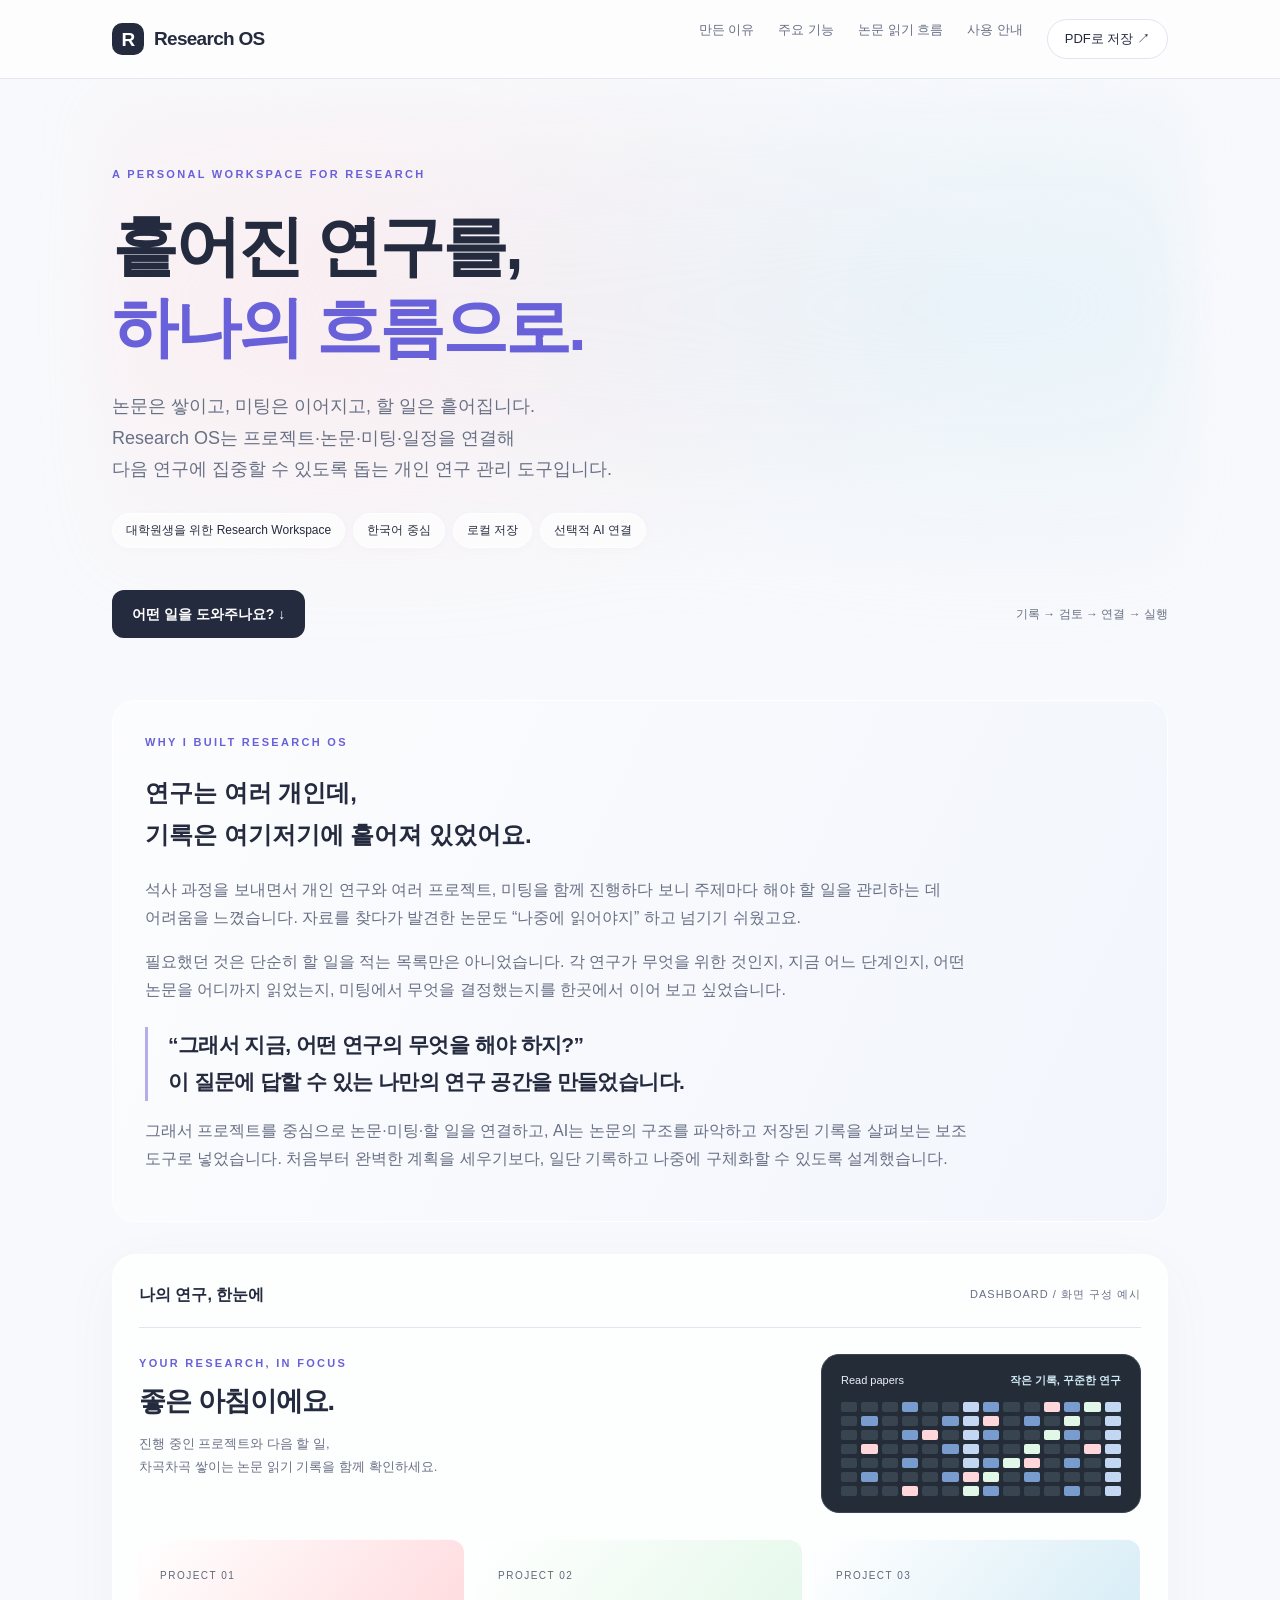
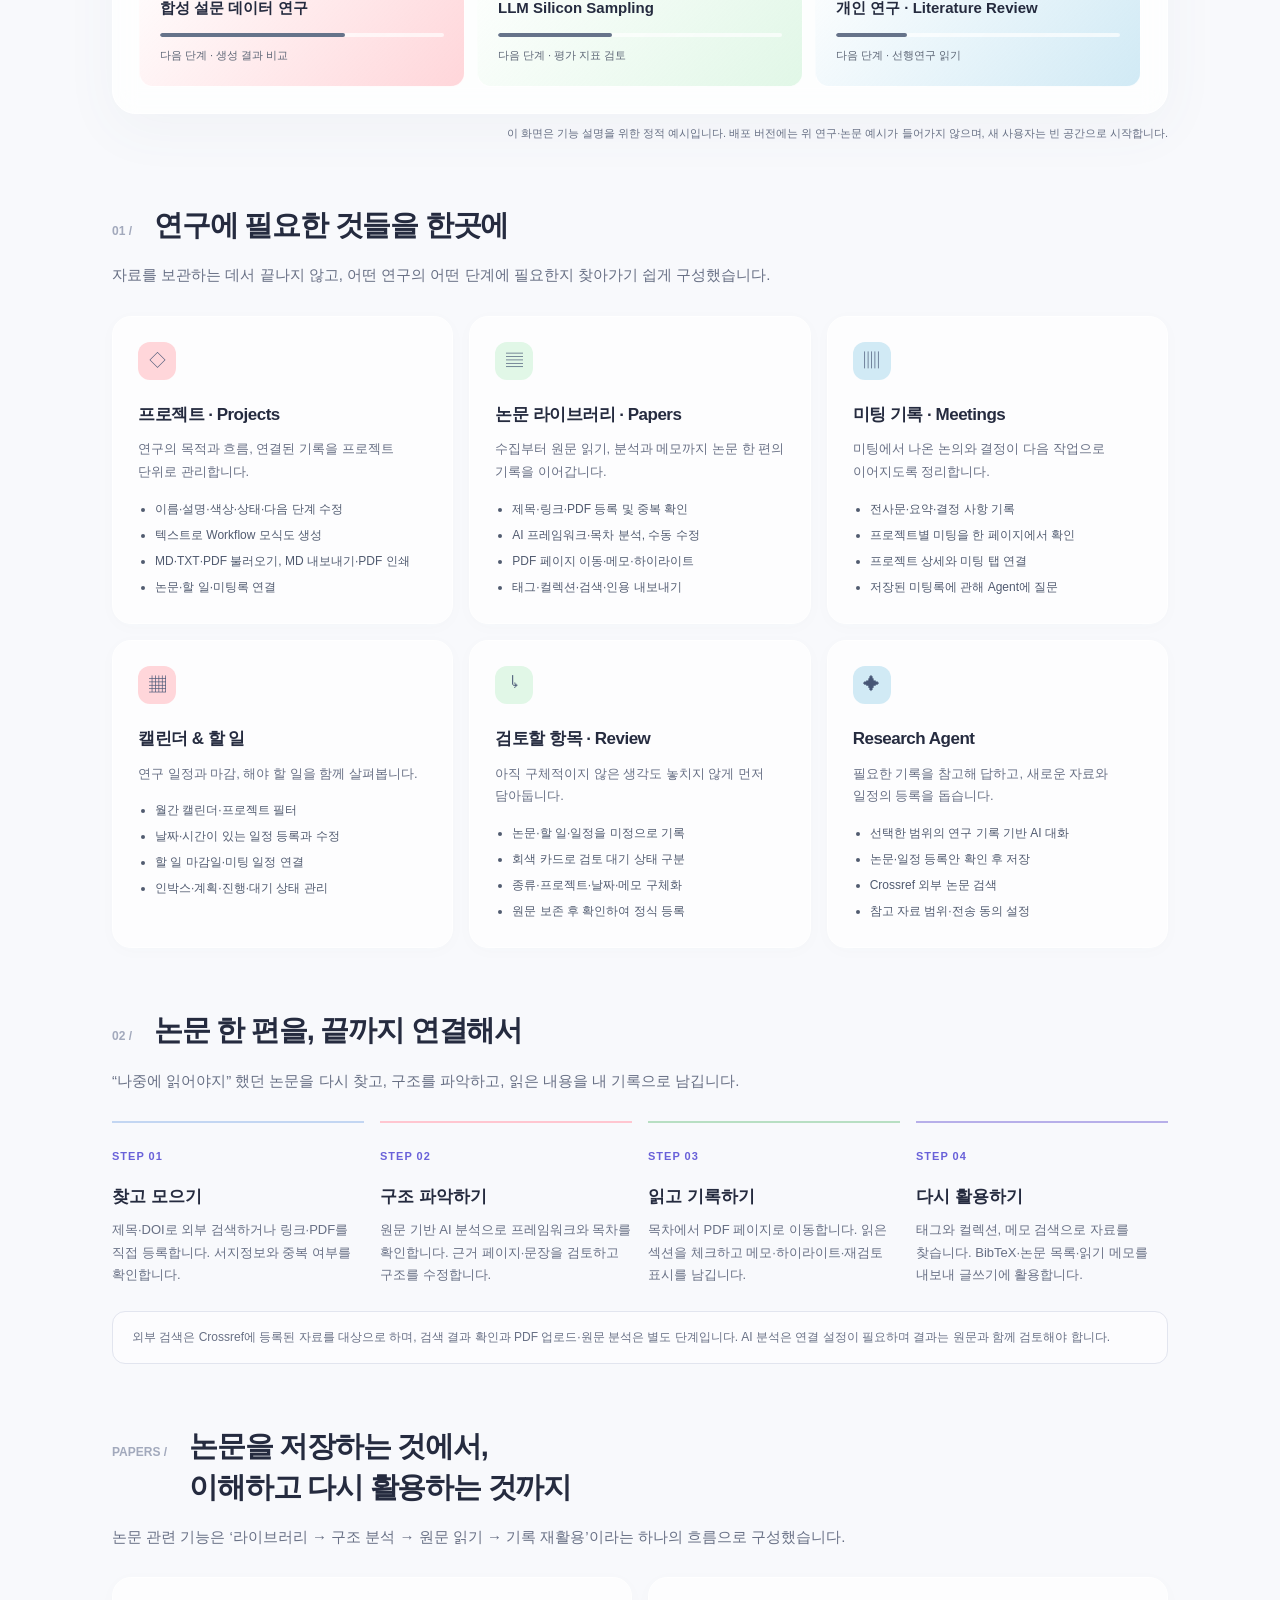
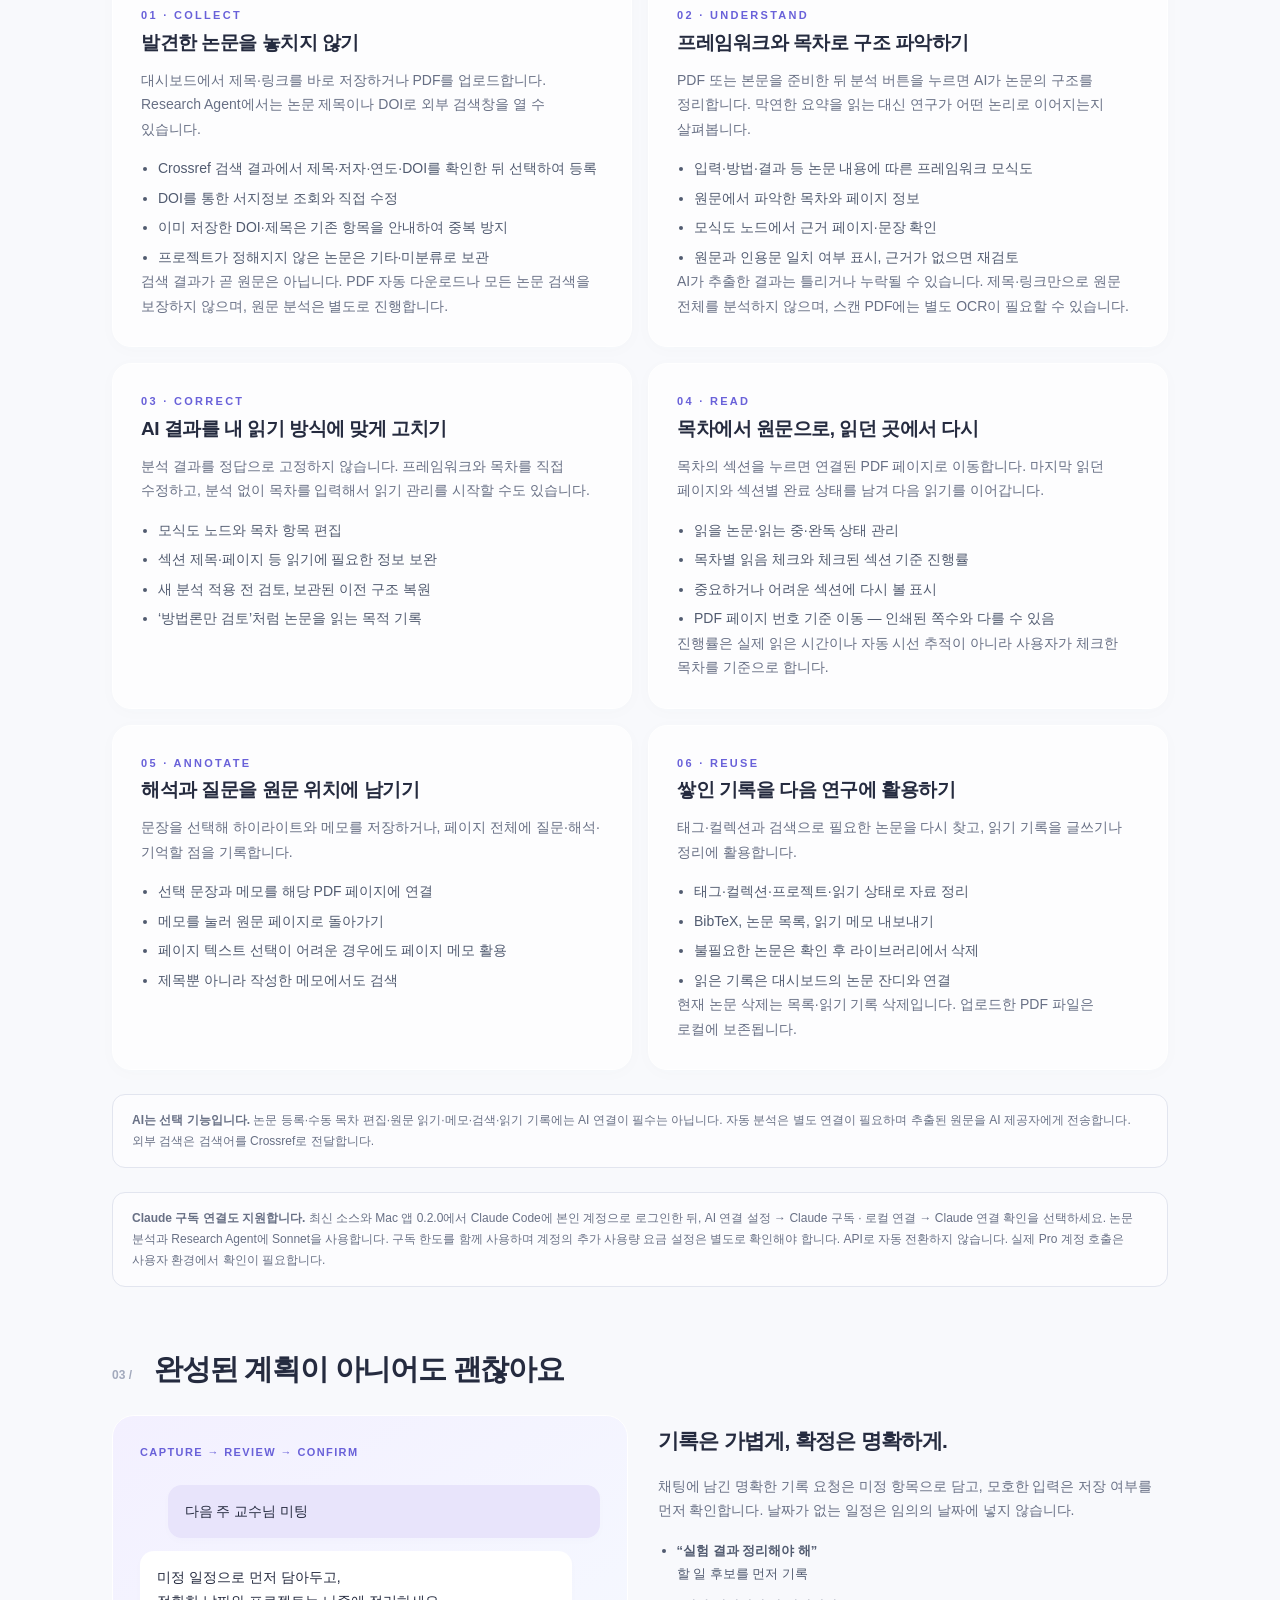
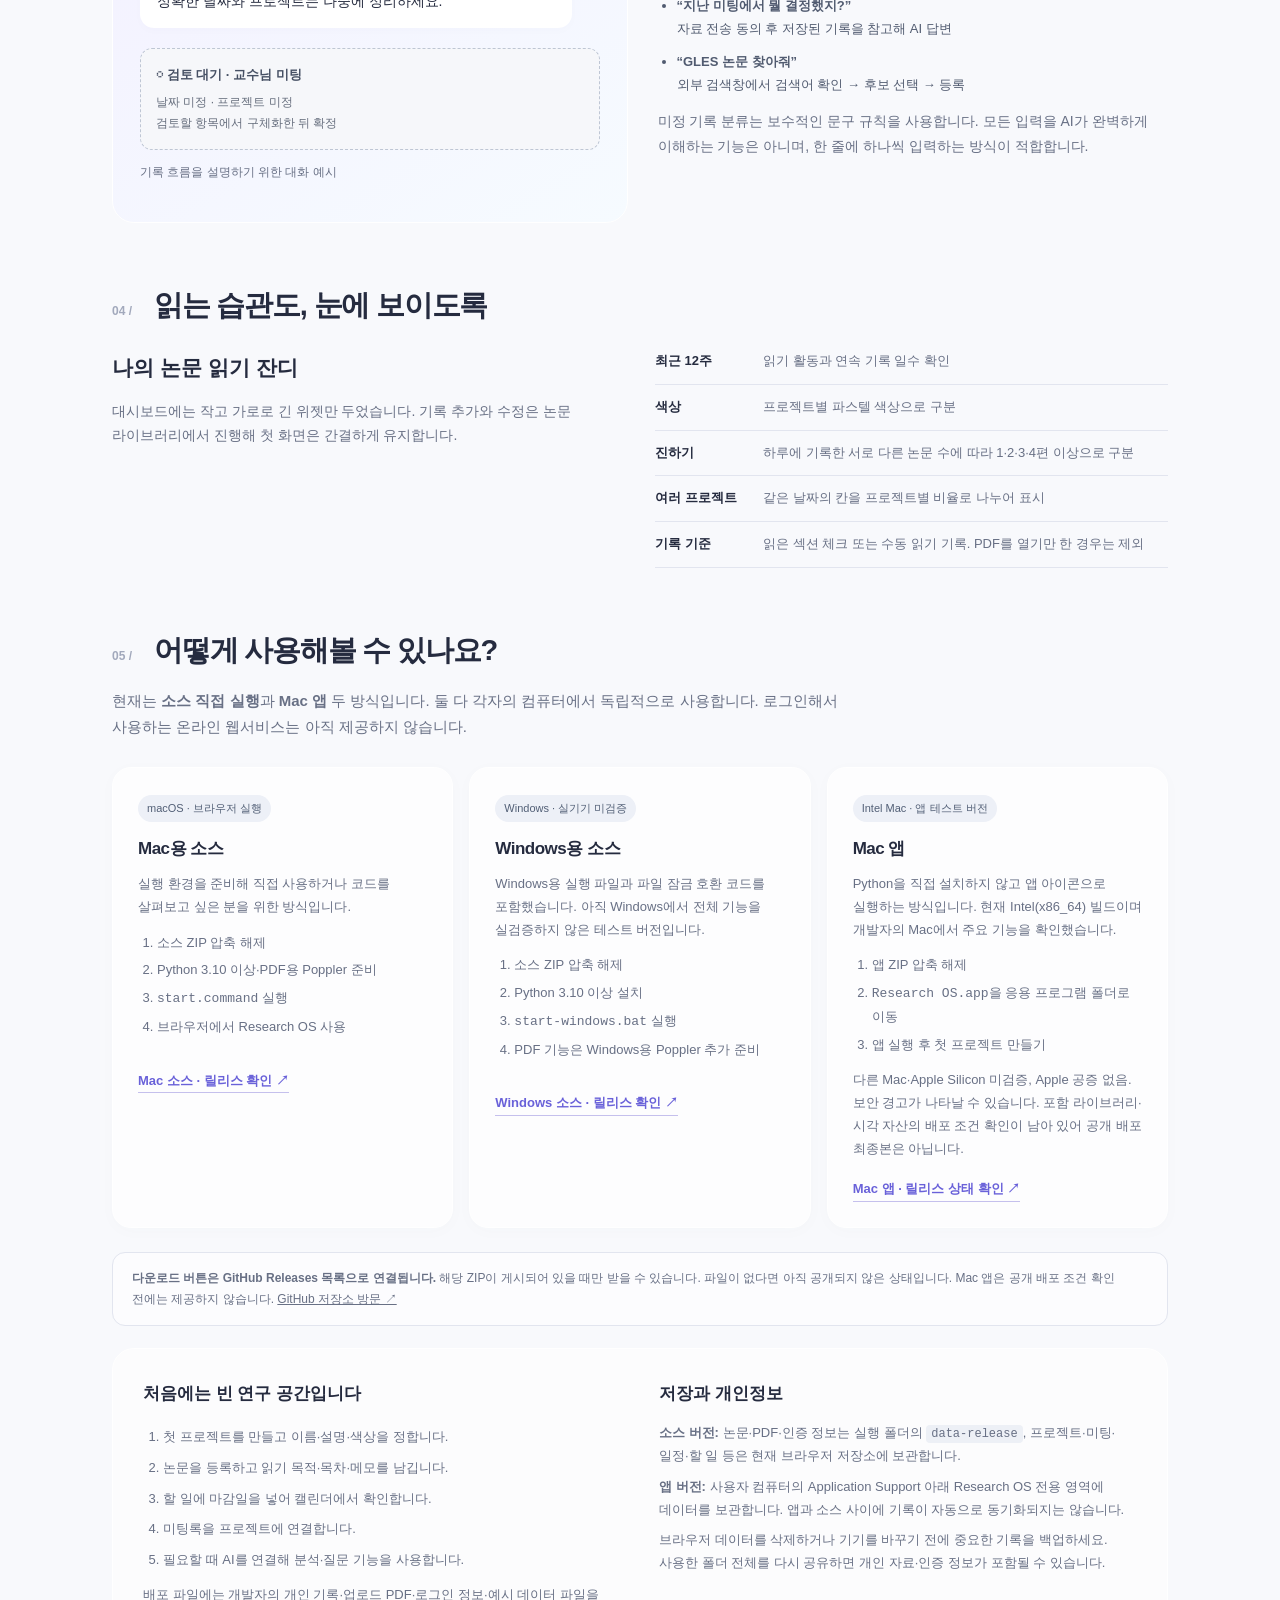
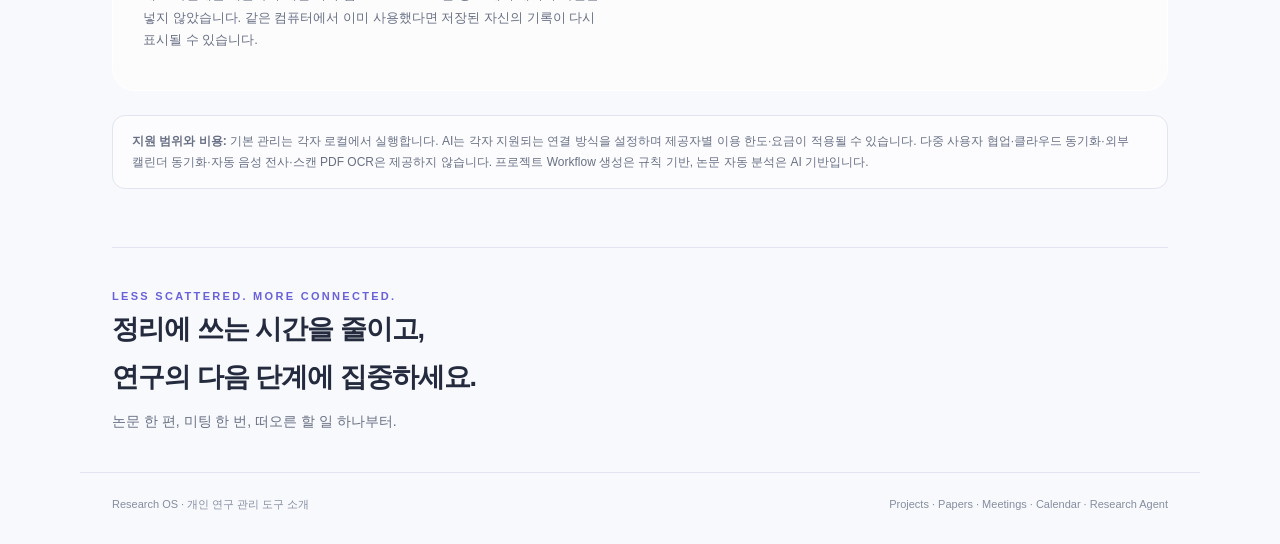
==== commit 2f48add6: "Add Claude subscription integration and desktop 0.2.0 build support" ====
--- a/docs/intro.html
+++ b/docs/intro.html
@@ -66,6 +66,7 @@
 <article class="feature"><div class="eyebrow">06 · Reuse</div><h3>쌓인 기록을 다음 연구에 활용하기</h3><p>태그·컬렉션과 검색으로 필요한 논문을 다시 찾고, 읽기 기록을 글쓰기나 정리에 활용합니다.</p><ul><li>태그·컬렉션·프로젝트·읽기 상태로 자료 정리</li><li>BibTeX, 논문 목록, 읽기 메모 내보내기</li><li>불필요한 논문은 확인 후 라이브러리에서 삭제</li><li>읽은 기록은 대시보드의 논문 잔디와 연결</li></ul><p class="small">현재 논문 삭제는 목록·읽기 기록 삭제입니다. 업로드한 PDF 파일은 로컬에 보존됩니다.</p></article>
 </div>
 <div class="note"><strong>AI는 선택 기능입니다.</strong> 논문 등록·수동 목차 편집·원문 읽기·메모·검색·읽기 기록에는 AI 연결이 필수는 아닙니다. 자동 분석은 별도 연결이 필요하며 추출된 원문을 AI 제공자에게 전송합니다. 외부 검색은 검색어를 Crossref로 전달합니다.</div>
+<div class="note"><strong>Claude 구독 연결도 지원합니다.</strong> 최신 소스와 Mac 앱 0.2.0에서 Claude Code에 본인 계정으로 로그인한 뒤, AI 연결 설정 → Claude 구독 · 로컬 연결 → Claude 연결 확인을 선택하세요. 논문 분석과 Research Agent에 Sonnet을 사용합니다. 구독 한도를 함께 사용하며 계정의 추가 사용량 요금 설정은 별도로 확인해야 합니다. API로 자동 전환하지 않습니다. 실제 Pro 계정 호출은 사용자 환경에서 확인이 필요합니다.</div>
 </section>
 <section id="agent"><div class="section-heading"><span class="index">03 /</span><h2>완성된 계획이 아니어도 괜찮아요</h2></div><div class="agent-layout"><div class="chat"><div class="chat-label">CAPTURE → REVIEW → CONFIRM</div><div class="bubble user">다음 주 교수님 미팅</div><div class="bubble">미정 일정으로 먼저 담아두고,<br>정확한 날짜와 프로젝트는 나중에 정리하세요.</div><div class="pending"><strong>◌ 검토 대기 · 교수님 미팅</strong>날짜 미정 · 프로젝트 미정<br>검토할 항목에서 구체화한 뒤 확정</div><p class="small">기록 흐름을 설명하기 위한 대화 예시</p></div><div class="agent-copy"><h3>기록은 가볍게, 확정은 명확하게.</h3><p>채팅에 남긴 명확한 기록 요청은 미정 항목으로 담고, 모호한 입력은 저장 여부를 먼저 확인합니다. 날짜가 없는 일정은 임의의 날짜에 넣지 않습니다.</p><ul><li><strong>“실험 결과 정리해야 해”</strong><br>할 일 후보를 먼저 기록</li><li><strong>“지난 미팅에서 뭘 결정했지?”</strong><br>자료 전송 동의 후 저장된 기록을 참고해 AI 답변</li><li><strong>“GLES 논문 찾아줘”</strong><br>외부 검색창에서 검색어 확인 → 후보 선택 → 등록</li></ul><p class="small">미정 기록 분류는 보수적인 문구 규칙을 사용합니다. 모든 입력을 AI가 완벽하게 이해하는 기능은 아니며, 한 줄에 하나씩 입력하는 방식이 적합합니다.</p></div></div></section>
 <section><div class="section-heading"><span class="index">04 /</span><h2>읽는 습관도, 눈에 보이도록</h2></div><div class="garden-section"><div><h3>나의 논문 읽기 잔디</h3><p>대시보드에는 작고 가로로 긴 위젯만 두었습니다. 기록 추가와 수정은 논문 라이브러리에서 진행해 첫 화면은 간결하게 유지합니다.</p></div><ul class="facts"><li><strong>최근 12주</strong><span>읽기 활동과 연속 기록 일수 확인</span></li><li><strong>색상</strong><span>프로젝트별 파스텔 색상으로 구분</span></li><li><strong>진하기</strong><span>하루에 기록한 서로 다른 논문 수에 따라 1·2·3·4편 이상으로 구분</span></li><li><strong>여러 프로젝트</strong><span>같은 날짜의 칸을 프로젝트별 비율로 나누어 표시</span></li><li><strong>기록 기준</strong><span>읽은 섹션 체크 또는 수동 읽기 기록. PDF를 열기만 한 경우는 제외</span></li></ul></div></section>
